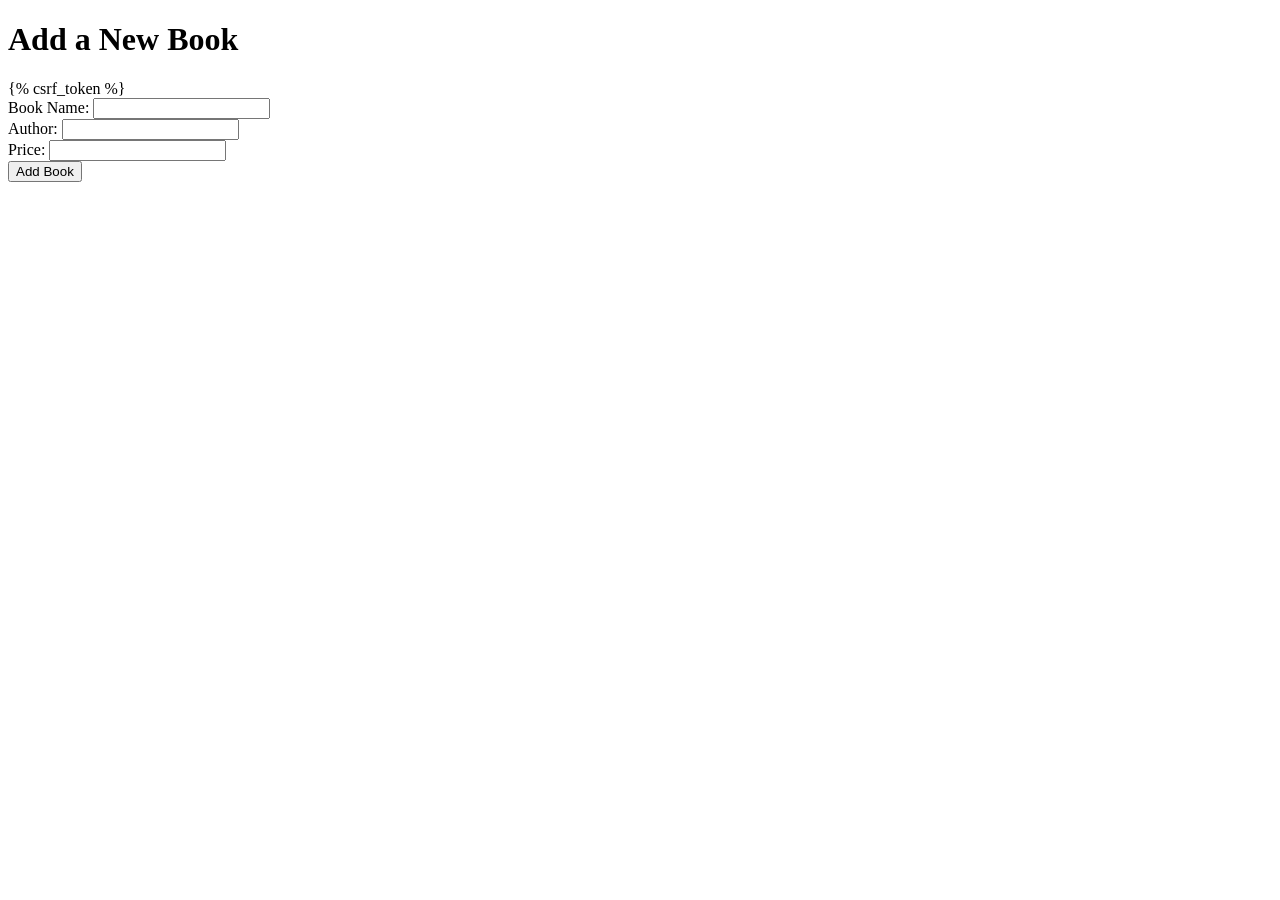
==== web/my_book_mysite/books/templates/books/add_book.html @ fb22a3dd "feat: 添加用户认证功能" ====
<!DOCTYPE html>
<html lang="en">
<head>
    <meta charset="UTF-8">
    <title>Add Book</title>
</head>
<body>
    <h1>Add a New Book</h1>
    <form method="post" action="/books/add/">
        {% csrf_token %}
        <div>
            <label for="name">Book Name:</label>
            <input type="text" id="name" name="name" required>
        </div>
        <div>
            <label for="author">Author:</label>
            <input type="text" id="author" name="author" required>
        </div>
        <div>
            <label for="price">Price:</label>
            <input type="number" id="price" name="price" step="0.01" required>
        </div>
        <button type="submit">Add Book</button>
    </form>
</body>
</html>
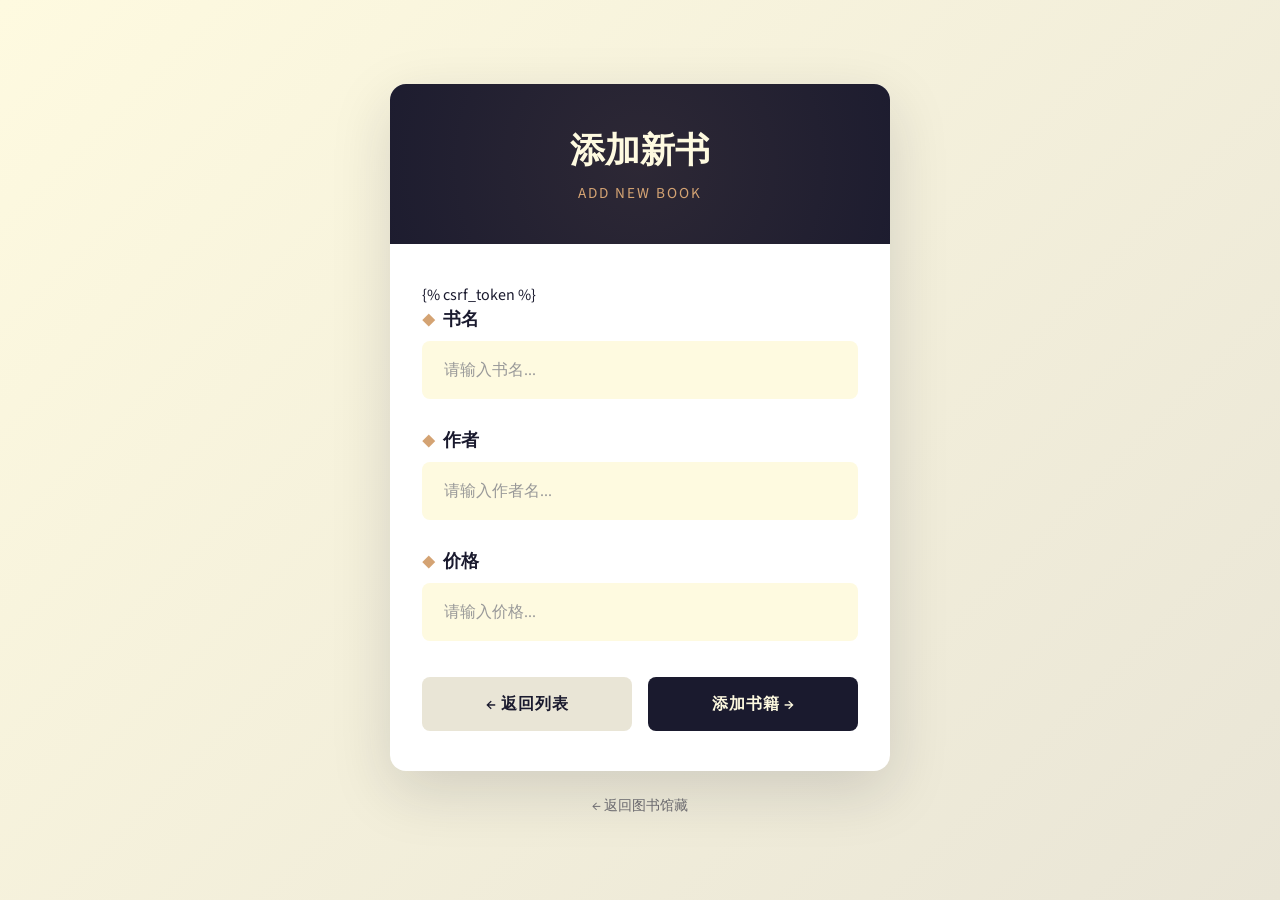
==== commit 1a149896: "feat: redesign all pages with editorial style" ====
--- a/web/my_book_mysite/books/templates/books/add_book.html
+++ b/web/my_book_mysite/books/templates/books/add_book.html
@@ -1,26 +1,284 @@
 <!DOCTYPE html>
-<html lang="en">
+<html lang="zh-CN">
+
 <head>
     <meta charset="UTF-8">
-    <title>Add Book</title>
+    <meta name="viewport" content="width=device-width, initial-scale=1.0">
+    <title>添加新书 | Add New Book</title>
+    <link
+        href="https://fonts.googleapis.com/css2?family=Playfair+Display:wght@400;600;700&family=Source+Sans+Pro:wght@300;400;600&display=swap"
+        rel="stylesheet">
+    <style>
+        :root {
+            --navy: #1a1a2e;
+            --gold: #d4a373;
+            --cream: #fefae0;
+            --dark-cream: #e9e5d6;
+            --shadow: rgba(26, 26, 46, 0.15);
+        }
+
+        * {
+            margin: 0;
+            padding: 0;
+            box-sizing: border-box;
+        }
+
+        body {
+            font-family: 'Source Sans Pro', sans-serif;
+            background: linear-gradient(135deg, var(--cream) 0%, var(--dark-cream) 100%);
+            min-height: 100vh;
+            color: var(--navy);
+            display: flex;
+            align-items: center;
+            justify-content: center;
+            padding: 40px 20px;
+        }
+
+        .container {
+            width: 100%;
+            max-width: 500px;
+        }
+
+        .form-card {
+            background: white;
+            border-radius: 16px;
+            box-shadow: 0 20px 60px var(--shadow);
+            overflow: hidden;
+            animation: slideUp 0.6s ease-out;
+        }
+
+        @keyframes slideUp {
+            from {
+                opacity: 0;
+                transform: translateY(40px);
+            }
+
+            to {
+                opacity: 1;
+                transform: translateY(0);
+            }
+        }
+
+        .form-header {
+            background: var(--navy);
+            padding: 40px 32px;
+            text-align: center;
+            position: relative;
+            overflow: hidden;
+        }
+
+        .form-header::before {
+            content: '';
+            position: absolute;
+            top: -50%;
+            left: -50%;
+            width: 200%;
+            height: 200%;
+            background: radial-gradient(circle, rgba(212, 163, 115, 0.1) 0%, transparent 60%);
+            animation: pulse 4s ease-in-out infinite;
+        }
+
+        @keyframes pulse {
+
+            0%,
+            100% {
+                transform: scale(1);
+                opacity: 0.5;
+            }
+
+            50% {
+                transform: scale(1.1);
+                opacity: 0.8;
+            }
+        }
+
+        .form-header h1 {
+            font-family: 'Playfair Display', serif;
+            font-size: 2.2rem;
+            font-weight: 700;
+            color: var(--cream);
+            position: relative;
+            z-index: 1;
+        }
+
+        .form-header p {
+            color: var(--gold);
+            font-size: 0.95rem;
+            margin-top: 8px;
+            letter-spacing: 2px;
+            text-transform: uppercase;
+            position: relative;
+            z-index: 1;
+        }
+
+        .form-body {
+            padding: 40px 32px;
+        }
+
+        .form-group {
+            margin-bottom: 28px;
+            animation: fadeIn 0.5s ease-out both;
+        }
+
+        .form-group:nth-child(1) {
+            animation-delay: 0.1s;
+        }
+
+        .form-group:nth-child(2) {
+            animation-delay: 0.2s;
+        }
+
+        .form-group:nth-child(3) {
+            animation-delay: 0.3s;
+        }
+
+        @keyframes fadeIn {
+            from {
+                opacity: 0;
+                transform: translateX(-20px);
+            }
+
+            to {
+                opacity: 1;
+                transform: translateX(0);
+            }
+        }
+
+        .form-group label {
+            display: block;
+            font-family: 'Playfair Display', serif;
+            font-size: 1.1rem;
+            font-weight: 600;
+            color: var(--navy);
+            margin-bottom: 10px;
+        }
+
+        .form-group label::before {
+            content: '◆';
+            color: var(--gold);
+            margin-right: 8px;
+            font-size: 0.8rem;
+        }
+
+        .form-group input {
+            width: 100%;
+            padding: 16px 20px;
+            font-family: 'Source Sans Pro', sans-serif;
+            font-size: 1rem;
+            color: var(--navy);
+            background: var(--cream);
+            border: 2px solid transparent;
+            border-radius: 8px;
+            outline: none;
+            transition: all 0.3s ease;
+        }
+
+        .form-group input::placeholder {
+            color: #999;
+        }
+
+        .form-group input:focus {
+            border-color: var(--gold);
+            background: white;
+            box-shadow: 0 4px 20px rgba(212, 163, 115, 0.2);
+        }
+
+        .form-actions {
+            display: flex;
+            gap: 16px;
+            margin-top: 36px;
+            animation: fadeIn 0.5s ease-out 0.4s both;
+        }
+
+        .btn {
+            flex: 1;
+            padding: 16px 24px;
+            font-family: 'Source Sans Pro', sans-serif;
+            font-size: 1rem;
+            font-weight: 600;
+            letter-spacing: 1px;
+            text-transform: uppercase;
+            border: none;
+            border-radius: 8px;
+            cursor: pointer;
+            transition: all 0.3s ease;
+            text-decoration: none;
+            text-align: center;
+        }
+
+        .btn-primary {
+            background: var(--navy);
+            color: var(--cream);
+        }
+
+        .btn-primary:hover {
+            background: var(--gold);
+            color: var(--navy);
+            transform: translateY(-2px);
+            box-shadow: 0 8px 24px var(--shadow);
+        }
+
+        .btn-secondary {
+            background: var(--dark-cream);
+            color: var(--navy);
+        }
+
+        .btn-secondary:hover {
+            background: var(--gold);
+            transform: translateY(-2px);
+        }
+
+        .back-link {
+            display: block;
+            text-align: center;
+            margin-top: 24px;
+            color: var(--navy);
+            opacity: 0.6;
+            text-decoration: none;
+            font-size: 0.9rem;
+            transition: opacity 0.3s;
+        }
+
+        .back-link:hover {
+            opacity: 1;
+        }
+
+        .icon {
+            font-size: 1.2rem;
+            margin-right: 4px;
+        }
+    </style>
 </head>
+
 <body>
-    <h1>Add a New Book</h1>
-    <form method="post" action="/books/add/">
-        {% csrf_token %}
-        <div>
-            <label for="name">Book Name:</label>
-            <input type="text" id="name" name="name" required>
+    <div class="container">
+        <div class="form-card">
+            <div class="form-header">
+                <h1>添加新书</h1>
+                <p>Add New Book</p>
+            </div>
+            <form method="post" action="/books/add/" class="form-body">
+                {% csrf_token %}
+                <div class="form-group">
+                    <label for="name">书名</label>
+                    <input type="text" id="name" name="name" placeholder="请输入书名..." required>
+                </div>
+                <div class="form-group">
+                    <label for="author">作者</label>
+                    <input type="text" id="author" name="author" placeholder="请输入作者名..." required>
+                </div>
+                <div class="form-group">
+                    <label for="price">价格</label>
+                    <input type="number" id="price" name="price" step="0.01" placeholder="请输入价格..." required>
+                </div>
+                <div class="form-actions">
+                    <a href="/books/list/" class="btn btn-secondary">← 返回列表</a>
+                    <button type="submit" class="btn btn-primary">添加书籍 →</button>
+                </div>
+            </form>
         </div>
-        <div>
-            <label for="author">Author:</label>
-            <input type="text" id="author" name="author" required>
-        </div>
-        <div>
-            <label for="price">Price:</label>
-            <input type="number" id="price" name="price" step="0.01" required>
-        </div>
-        <button type="submit">Add Book</button>
-    </form>
+        <a href="/books/list/" class="back-link">← 返回图书馆藏</a>
+    </div>
 </body>
-</html>
+
+</html>
